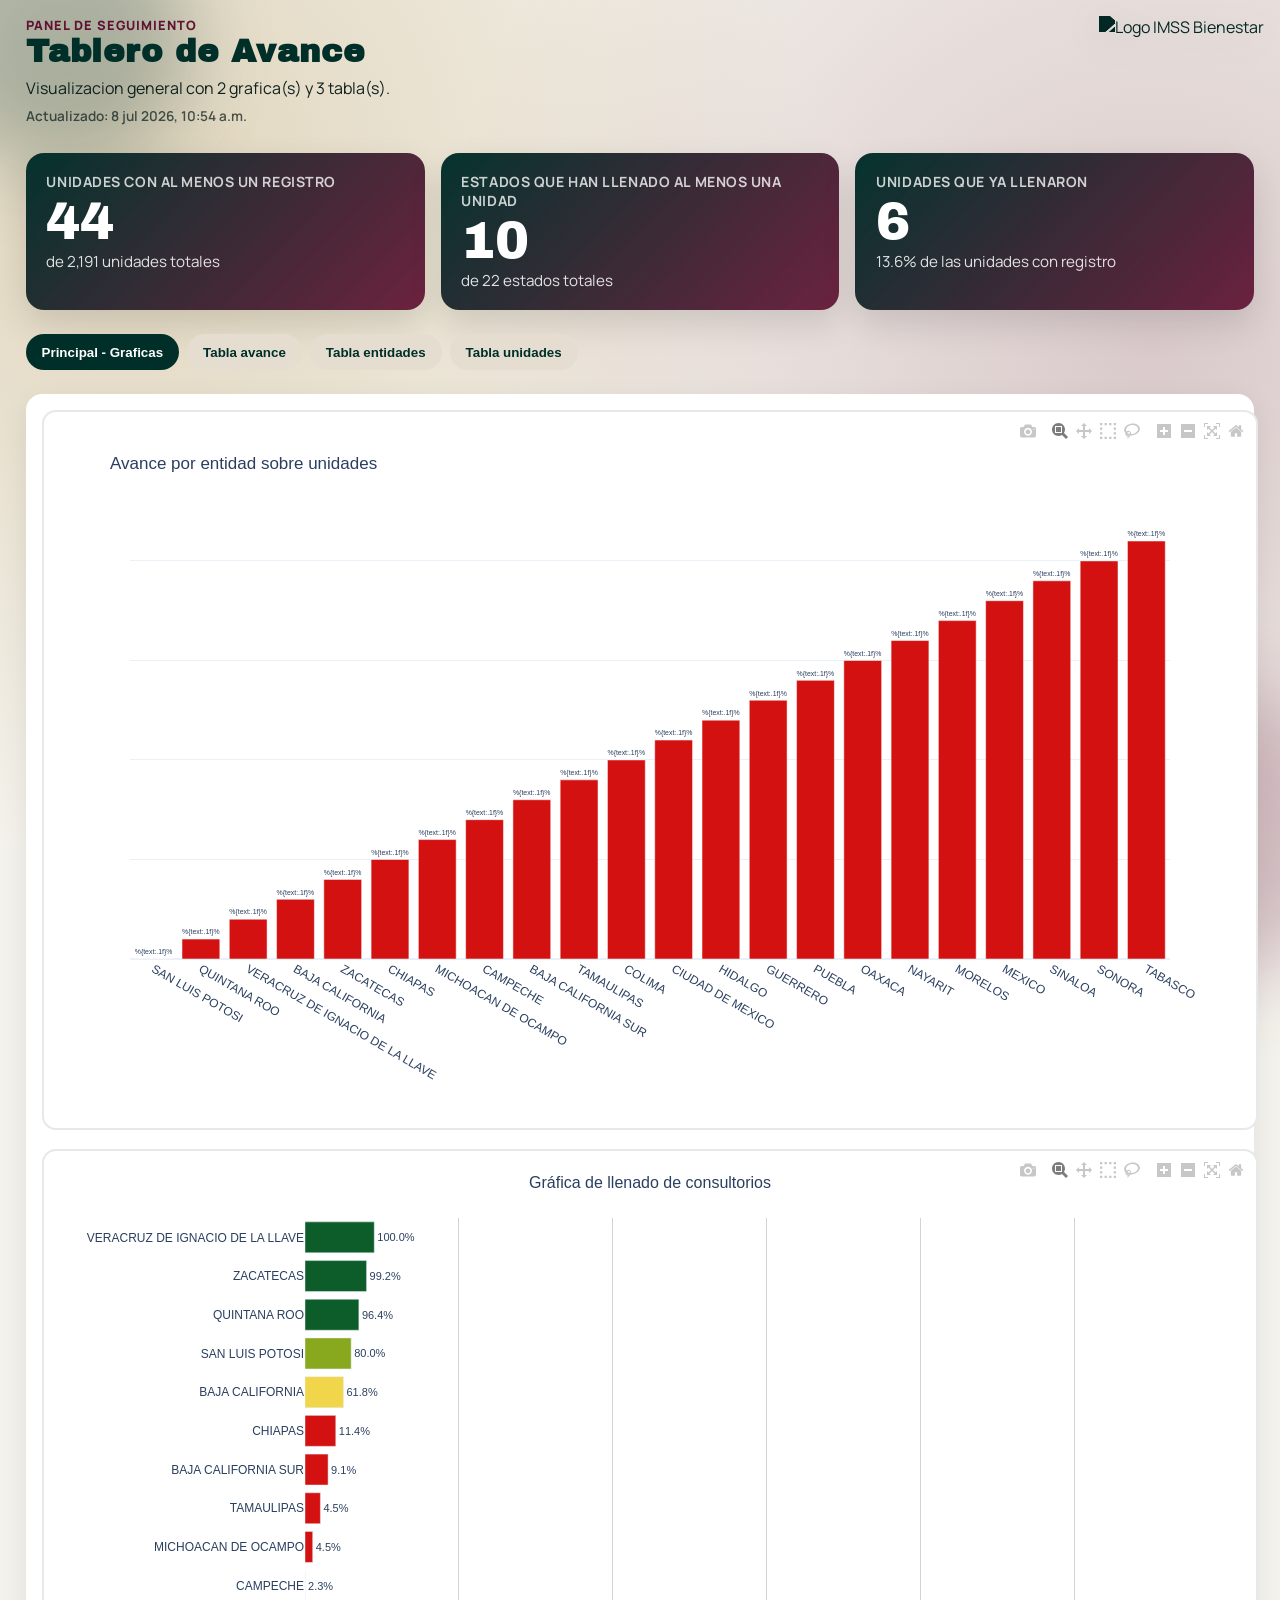
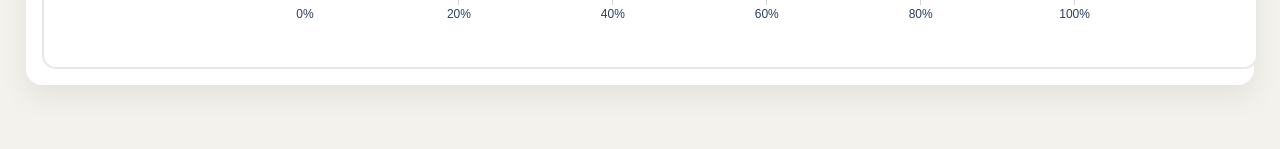
==== reporte_interactivo.html @ 0d534734 "Add files via upload" ====
<!doctype html>
<html lang="es">
<head>
  <meta charset="utf-8" />
  <meta name="viewport" content="width=device-width, initial-scale=1" />
  <title>Tablero IMSS Bienestar</title>
  <link rel="preconnect" href="https://fonts.googleapis.com" />
  <link rel="preconnect" href="https://fonts.gstatic.com" crossorigin />
  <link href="https://fonts.googleapis.com/css2?family=Manrope:wght@400;600;700;800&family=Archivo+Black&display=swap" rel="stylesheet" />
  <link rel="stylesheet" href="styles.css" />
  <script src="https://cdn.plot.ly/plotly-2.35.2.min.js"></script>
</head>
<body>
  <div class="bg-shape bg-shape-a"></div>
  <div class="bg-shape bg-shape-b"></div>
  <main class="layout">
    <header class="hero">
      <p class="eyebrow">Panel de Seguimiento</p>
      <h1>Tablero de Avance</h1>
      <p id="subtitle">Visualizacion general y detalle por tabla.</p>
      <p id="updated-at" class="updated-at">Actualizado: --</p>
    </header>

    <section class="value-boxes" aria-label="Resumen de unidades">
      <article class="value-box">
        <p class="value-box-label">Unidades con al menos un registro</p>
        <p id="value-unidades-registro" class="value-box-number">0</p>
        <p id="value-unidades-registro-detail" class="value-box-detail">de 0 unidades totales</p>
      </article>
      <article class="value-box">
        <p class="value-box-label">Estados que han llenado al menos una unidad</p>
        <p id="value-estados-registro" class="value-box-number">0</p>
        <p id="value-estados-registro-detail" class="value-box-detail">de 0 estados totales</p>
      </article>
      <article class="value-box">
        <p class="value-box-label">Unidades que ya llenaron</p>
        <p id="value-unidades-completas" class="value-box-number">0</p>
        <p id="value-unidades-completas-detail" class="value-box-detail">0% de las unidades con registro</p>
      </article>
    </section>

    <nav id="tabs" class="tabs" aria-label="Pestanas de contenido"></nav>

    <section id="panel-graficas" class="panel active"></section>
    <section id="tables-root"></section>
  </main>

  <footer class="footer">
    <img src="https://imssbienestar.gob.mx/assets/img/imb_b.svg" alt="Logo IMSS Bienestar" class="logo" />
  </footer>

  <script src="data.js"></script>
  <script src="app.js"></script>
</body>
</html>
---- styles.css ----
:root {
  --c-1: #002F2A;
  --c-2: #611232;
  --c-3: #A57F2C;
  --bg: #f4f2ec;
  --ink: #10211e;
  --card: #ffffff;
}

* { box-sizing: border-box; }

body {
  margin: 0;
  min-height: 100vh;
  font-family: Manrope, sans-serif;
  color: var(--ink);
  background:
    radial-gradient(circle at 10% 10%, rgba(165,127,44,0.25) 0%, rgba(165,127,44,0) 35%),
    radial-gradient(circle at 90% 20%, rgba(97,18,50,0.18) 0%, rgba(97,18,50,0) 40%),
    var(--bg);
  position: relative;
  overflow-x: hidden;
}

.bg-shape {
  position: fixed;
  border-radius: 50%;
  filter: blur(40px);
  z-index: -1;
}

.bg-shape-a {
  width: 260px;
  height: 260px;
  background: rgba(0,47,42,0.25);
  top: -90px;
  left: -70px;
}

.bg-shape-b {
  width: 280px;
  height: 280px;
  background: rgba(97,18,50,0.2);
  right: -90px;
  bottom: -70px;
}

.layout {
  width: min(1320px, 96vw);
  margin: 1rem auto 4rem;
}

.hero h1 {
  margin: 0;
  font-family: "Archivo Black", sans-serif;
  letter-spacing: 0.03em;
  color: var(--c-1);
}

.eyebrow {
  margin: 0 0 .5rem;
  color: var(--c-2);
  font-weight: 800;
  text-transform: uppercase;
  letter-spacing: 0.08em;
  font-size: .8rem;
}

.hero p { margin: .5rem 0 0; }

.updated-at {
  margin-top: .45rem;
  font-size: .85rem;
  color: rgba(16, 33, 30, .75);
  font-weight: 600;
}

.value-boxes {
  display: grid;
  grid-template-columns: repeat(3, minmax(0, 1fr));
  gap: 1rem;
  margin: 1.75rem 0 1.25rem;
}

@media (max-width: 980px) {
  .value-boxes {
    grid-template-columns: repeat(2, minmax(0, 1fr));
  }
}

.value-box {
  background: linear-gradient(135deg, rgba(0,47,42,0.98), rgba(97,18,50,0.92));
  color: #fff;
  border-radius: 18px;
  padding: 1.2rem 1.3rem;
  box-shadow: 0 14px 34px rgba(0, 0, 0, .12);
}

.value-box-label {
  margin: 0;
  font-size: .88rem;
  font-weight: 700;
  letter-spacing: .04em;
  text-transform: uppercase;
  color: rgba(255,255,255,.78);
}

.value-box-number {
  margin: .35rem 0 .2rem;
  font-family: "Archivo Black", sans-serif;
  font-size: clamp(2rem, 4vw, 3.2rem);
  line-height: 1;
}

.value-box-detail {
  margin: 0;
  font-size: .95rem;
  color: rgba(255,255,255,.86);
}

.tabs {
  display: flex;
  flex-wrap: wrap;
  gap: .5rem;
  margin: 1.5rem 0;
}

.tab-btn {
  border: 0;
  padding: .65rem 1rem;
  border-radius: 999px;
  background: #e4ddd0;
  color: var(--c-1);
  cursor: pointer;
  font-weight: 700;
  transition: transform .2s ease, background .2s ease;
}

.tab-btn:hover { transform: translateY(-1px); }
.tab-btn.active {
  background: var(--c-1);
  color: #fff;
}

.panel {
  display: none;
  background: var(--card);
  border-radius: 16px;
  padding: 1rem;
  box-shadow: 0 10px 30px rgba(0,0,0,.08);
  animation: rise .35s ease;
}

.panel.active { display: block; }

.grid {
  display: grid;
  grid-template-columns: 1fr;
  gap: 1.2rem;
  align-items: stretch;
}

.chart-card {
  border: 2px solid rgba(0,47,42,.1);
  border-radius: 14px;
  padding: .4rem;
  min-height: 180px;
  background: #fff;
}

.chart {
  width: 100%;
  min-height: 180px;
}

@media (max-width: 1100px) {
  .grid {
    grid-template-columns: 1fr;
  }

  .chart-card {
    min-height: 180px;
  }
}

.table-toolbar {
  display: flex;
  justify-content: flex-end;
  margin-bottom: .65rem;
}

.btn-excel {
  text-decoration: none;
  background: var(--c-3);
  color: #112;
  font-weight: 800;
  padding: .5rem .8rem;
  border-radius: 10px;
}

.table-wrap {
  overflow: auto;
  max-height: 68vh;
}

table {
  width: 100%;
  border-collapse: collapse;
  font-size: .92rem;
}

thead th {
  position: sticky;
  top: 0;
  background: var(--c-2);
  color: #fff;
  padding: .7rem;
  text-align: left;
}

tbody td {
  padding: .6rem;
  border-bottom: 1px solid #eee;
}

tbody tr:nth-child(even) { background: #faf8f3; }

.footer {
  position: fixed;
  top: 1rem;
  right: 1rem;
  z-index: 20;
}

.logo {
  width: min(220px, 45vw);
  filter: brightness(0) saturate(100%) invert(13%) sepia(27%) saturate(1148%) hue-rotate(124deg) brightness(95%) contrast(102%) drop-shadow(0 6px 18px rgba(0,0,0,.12));
}

@media (max-width: 700px) {
  .layout {
    margin-top: 3.4rem;
  }

  .value-boxes {
    grid-template-columns: 1fr;
  }

  .logo {
    width: min(160px, 50vw);
  }
}

@keyframes rise {
  from { transform: translateY(8px); opacity: 0; }
  to { transform: translateY(0); opacity: 1; }
}
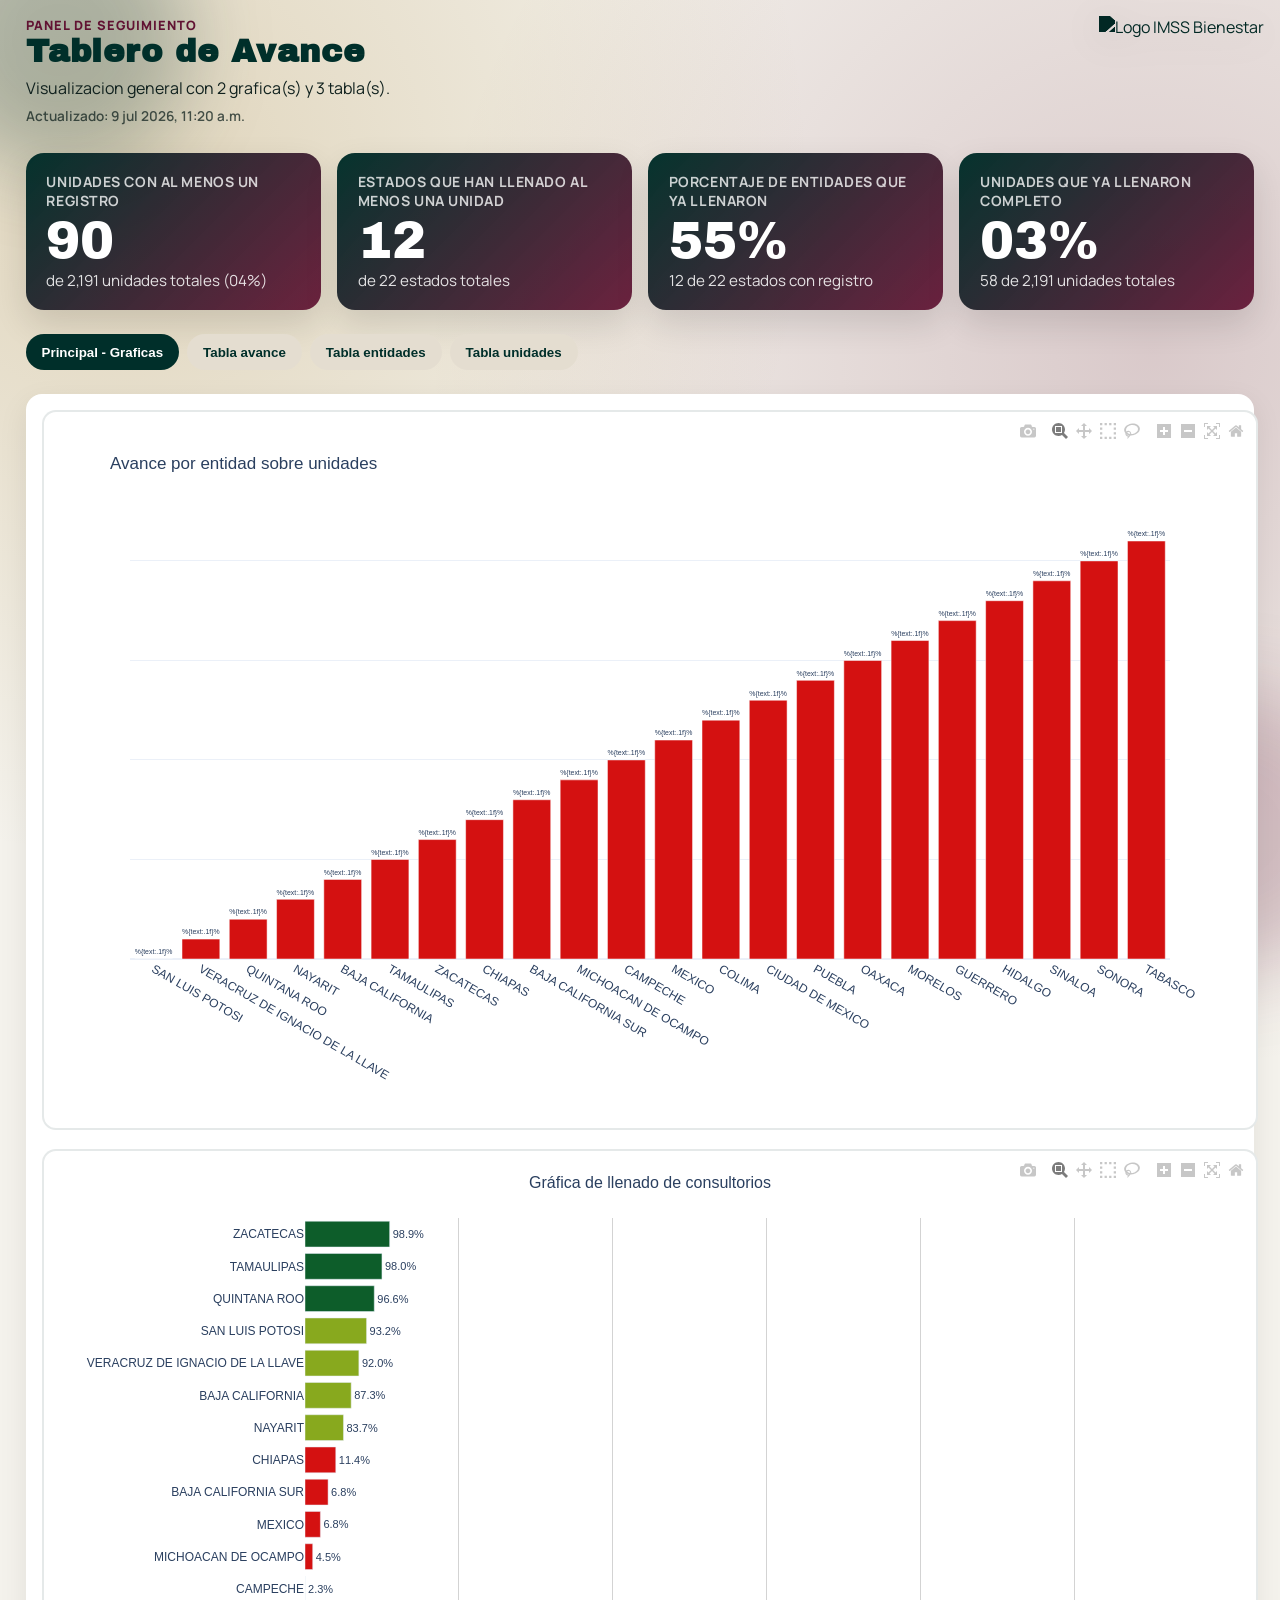
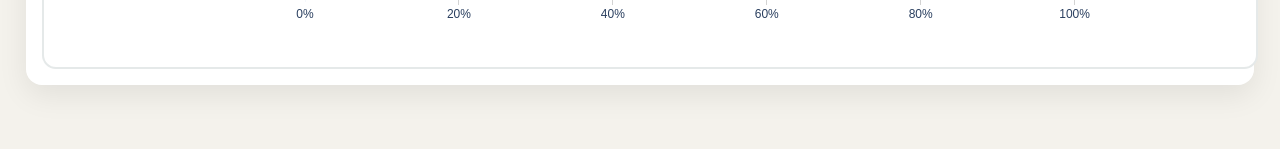
==== commit 714aa51f: "actualizacion automatica 09/07/2026" ====
--- a/reporte_interactivo.html
+++ b/reporte_interactivo.html
@@ -33,7 +33,12 @@
         <p id="value-estados-registro-detail" class="value-box-detail">de 0 estados totales</p>
       </article>
       <article class="value-box">
-        <p class="value-box-label">Unidades que ya llenaron</p>
+        <p class="value-box-label">Porcentaje de entidades que ya llenaron</p>
+        <p id="value-porcentaje-entidades" class="value-box-number">00%</p>
+        <p id="value-porcentaje-entidades-detail" class="value-box-detail">0 de 0 estados con registro</p>
+      </article>
+      <article class="value-box">
+        <p class="value-box-label">Unidades que ya llenaron completo</p>
         <p id="value-unidades-completas" class="value-box-number">0</p>
         <p id="value-unidades-completas-detail" class="value-box-detail">0% de las unidades con registro</p>
       </article>
--- a/styles.css
+++ b/styles.css
@@ -77,7 +77,7 @@
 
 .value-boxes {
   display: grid;
-  grid-template-columns: repeat(3, minmax(0, 1fr));
+  grid-template-columns: repeat(4, minmax(0, 1fr));
   gap: 1rem;
   margin: 1.75rem 0 1.25rem;
 }
@@ -185,8 +185,34 @@
 
 .table-toolbar {
   display: flex;
-  justify-content: flex-end;
+  justify-content: space-between;
+  align-items: center;
+  gap: .6rem;
+  flex-wrap: wrap;
   margin-bottom: .65rem;
+}
+
+.table-search {
+  min-width: min(360px, 100%);
+  flex: 1 1 260px;
+  border: 1px solid rgba(0, 47, 42, .25);
+  border-radius: 10px;
+  padding: .55rem .7rem;
+  font: inherit;
+  color: var(--ink);
+  background: #fff;
+}
+
+.table-search:focus {
+  outline: 2px solid rgba(165, 127, 44, .45);
+  border-color: rgba(165, 127, 44, .7);
+}
+
+.table-info {
+  margin: 0;
+  color: rgba(16, 33, 30, .75);
+  font-size: .85rem;
+  font-weight: 700;
 }
 
 .btn-excel {
@@ -218,9 +244,33 @@
   text-align: left;
 }
 
+thead th.sortable {
+  cursor: pointer;
+  user-select: none;
+  white-space: nowrap;
+}
+
+thead th.sortable:focus {
+  outline: 2px solid rgba(255, 255, 255, .7);
+  outline-offset: -2px;
+}
+
+.sort-indicator {
+  margin-left: .45rem;
+  font-size: .75rem;
+  opacity: .9;
+}
+
 tbody td {
   padding: .6rem;
   border-bottom: 1px solid #eee;
+}
+
+.table-empty {
+  text-align: center;
+  font-weight: 700;
+  color: rgba(16, 33, 30, .7);
+  padding: 1rem;
 }
 
 tbody tr:nth-child(even) { background: #faf8f3; }
